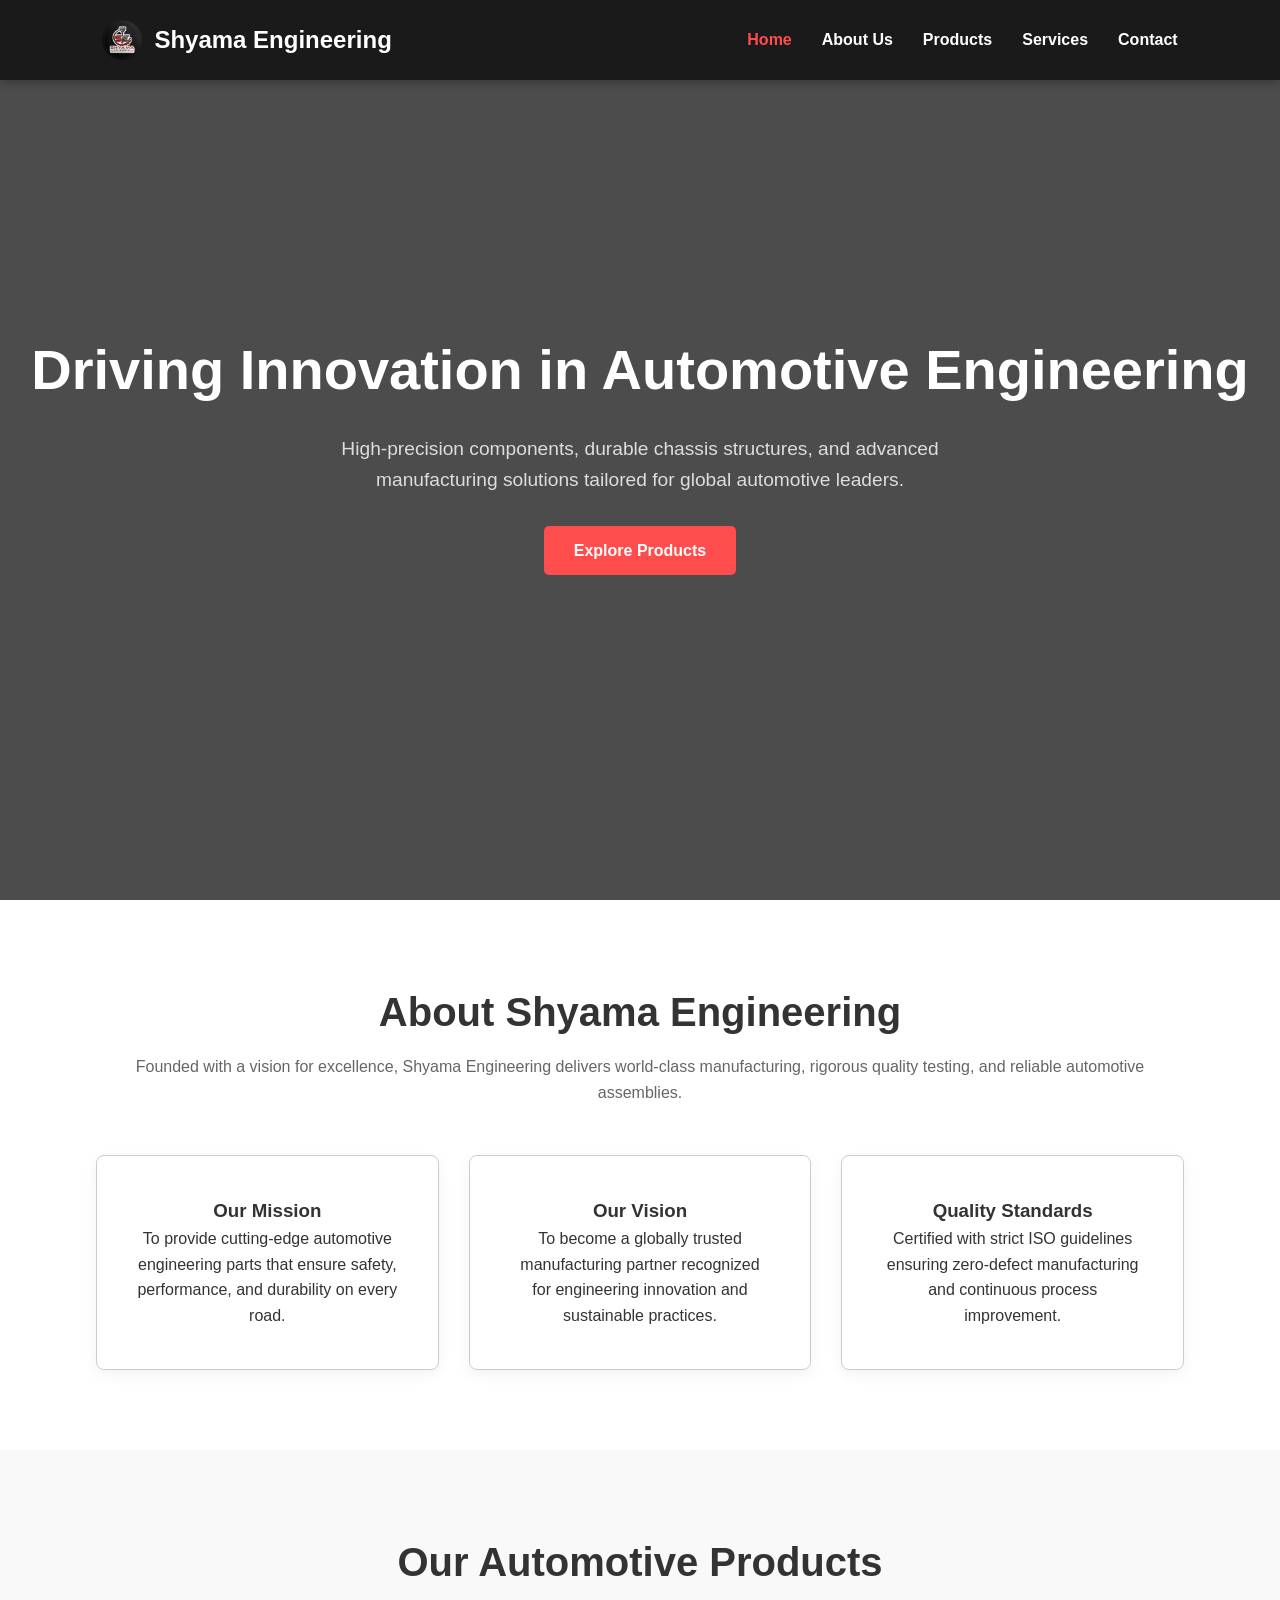
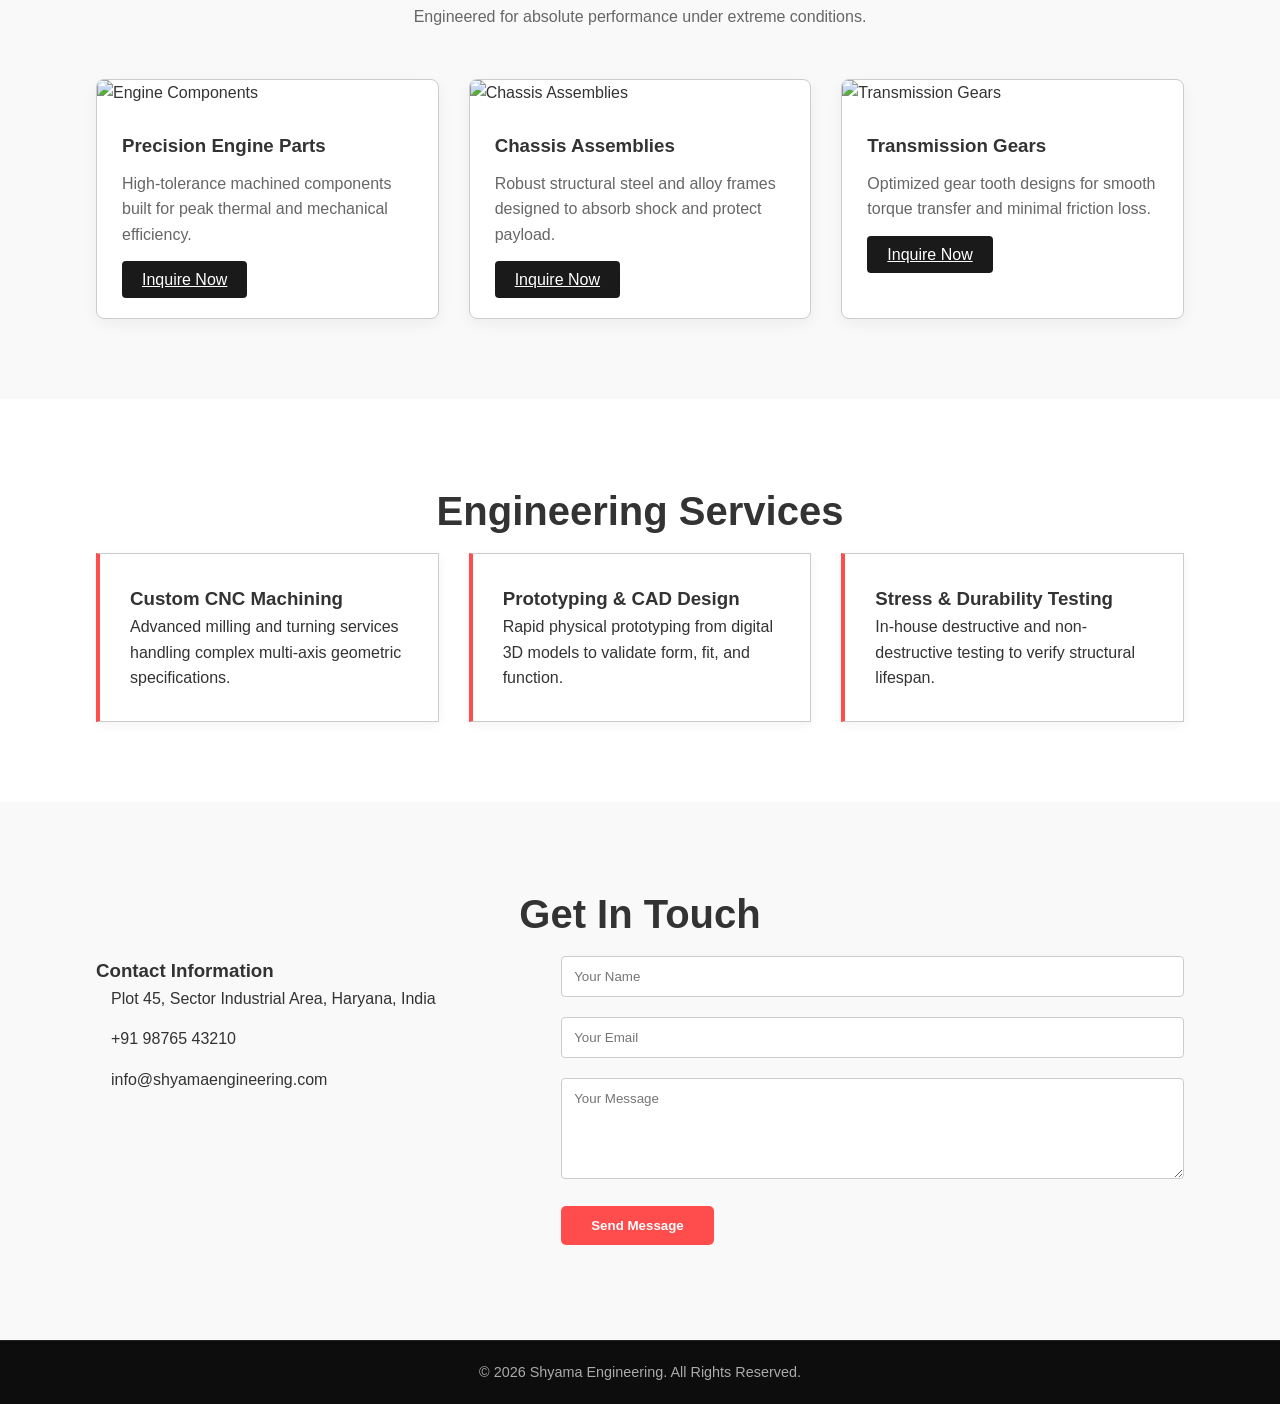
==== company/index.html @ f81b648a "company" ====
<!DOCTYPE html>
<html lang="en">
<head>
    <meta charset="UTF-8">
    <meta name="viewport" content="width=device-width, initial-scale=1.0">
    <title>Shyama Engineering | Automotive & Precision Parts</title>
    <link rel="stylesheet" href="shyama.css">
    <link rel="stylesheet" href="https://cloudflare.com">
</head>
<body>
    <!-- Header & Navigation -->
    <header class="navbar">
        <div class="logo">
            <a href="index.html" class="logo-link">
                <img src="logo3.png" alt="Shyama Engineering Logo" class="nav-logo">
                <h2>Shyama Engineering</h2>
            </a>
        </div>
        <nav>
            <ul class="nav-links">
                <li><a href="shyama.html" class="active">Home</a></li>
                <li><a href="about.html">About Us</a></li>
                <li><a href="products.html">Products</a></li>
                <li><a href="services.html">Services</a></li>
                <li><a href="contact.html">Contact</a></li>
            </ul>
        </nav>
        <div class="menu-toggle" id="mobile-menu">
            <i class="fas fa-bars"></i>
        </div>
    </header>

    <!-- Hero Section -->
    <section id="home" class="hero">
        <div class="hero-content">
            <h1>Driving Innovation in Automotive Engineering</h1>
            <p>High-precision components, durable chassis structures, and advanced manufacturing solutions tailored for global automotive leaders.</p>
            <a href="products.html" class="btn-primary">Explore Products</a>
        </div>
    </section>

    <!-- About Section -->
    <section id="about" class="about section-padding">
        <div class="container">
            <h2 class="section-title">About Shyama Engineering</h2>
            <p class="section-desc">Founded with a vision for excellence, Shyama Engineering delivers world-class manufacturing, rigorous quality testing, and reliable automotive assemblies.</p>
            <div class="about-grid">
                <div class="about-card">
                    <i class="fas fa-bullseye"></i>
                    <h3>Our Mission</h3>
                    <p>To provide cutting-edge automotive engineering parts that ensure safety, performance, and durability on every road.</p>
                </div>
                <div class="about-card">
                    <i class="fas fa-eye"></i>
                    <h3>Our Vision</h3>
                    <p>To become a globally trusted manufacturing partner recognized for engineering innovation and sustainable practices.</p>
                </div>
                <div class="about-card">
                    <i class="fas fa-award"></i>
                    <h3>Quality Standards</h3>
                    <p>Certified with strict ISO guidelines ensuring zero-defect manufacturing and continuous process improvement.</p>
                </div>
            </div>
        </div>
    </section>

    <!-- Products Section -->
    <section id="products" class="products section-padding bg-light">
        <div class="container">
            <h2 class="section-title">Our Automotive Products</h2>
            <p class="section-desc">Engineered for absolute performance under extreme conditions.</p>
            <div class="product-grid">
                <div class="product-card">
                    <img src="https://unsplash.com" alt="Engine Components">
                    <div class="product-info">
                        <h3>Precision Engine Parts</h3>
                        <p>High-tolerance machined components built for peak thermal and mechanical efficiency.</p>
                        <a href="contact.html" class="btn-secondary">Inquire Now</a>
                    </div>
                </div>
                <div class="product-card">
                    <img src="https://unsplash.com" alt="Chassis Assemblies">
                    <div class="product-info">
                        <h3>Chassis Assemblies</h3>
                        <p>Robust structural steel and alloy frames designed to absorb shock and protect payload.</p>
                        <a href="contact.html" class="btn-secondary">Inquire Now</a>
                    </div>
                </div>
                <div class="product-card">
                    <img src="https://unsplash.com" alt="Transmission Gears">
                    <div class="product-info">
                        <h3>Transmission Gears</h3>
                        <p>Optimized gear tooth designs for smooth torque transfer and minimal friction loss.</p>
                        <a href="contact.html" class="btn-secondary">Inquire Now</a>
                    </div>
                </div>
            </div>
        </div>
    </section>

    <!-- Services Section -->
    <section id="services" class="services section-padding">
        <div class="container">
            <h2 class="section-title">Engineering Services</h2>
            <div class="services-grid">
                <div class="service-box">
                    <i class="fas fa-cogs"></i>
                    <h3>Custom CNC Machining</h3>
                    <p>Advanced milling and turning services handling complex multi-axis geometric specifications.</p>
                </div>
                <div class="service-box">
                    <i class="fas fa-drafting-compass"></i>
                    <h3>Prototyping & CAD Design</h3>
                    <p>Rapid physical prototyping from digital 3D models to validate form, fit, and function.</p>
                </div>
                <div class="service-box">
                    <i class="fas fa-shield-alt"></i>
                    <h3>Stress & Durability Testing</h3>
                    <p>In-house destructive and non-destructive testing to verify structural lifespan.</p>
                </div>
            </div>
        </div>
    </section>

    <!-- Contact Section -->
    <section id="contact" class="contact section-padding bg-light">
        <div class="container">
            <h2 class="section-title">Get In Touch</h2>
            <div class="contact-wrapper">
                <div class="contact-info">
                    <h3>Contact Information</h3>
                    <p><i class="fas fa-map-marker-alt"></i> Plot 45, Sector Industrial Area, Haryana, India</p>
                    <p><i class="fas fa-phone"></i> +91 98765 43210</p>
                    <p><i class="fas fa-envelope"></i> info@shyamaengineering.com</p>
                </div>
                <form id="contactForm" class="contact-form" onsubmit="handleFormSubmit(event)">
                    <div class="form-group">
                        <input type="text" id="name" placeholder="Your Name" required>
                    </div>
                    <div class="form-group">
                        <input type="email" id="email" placeholder="Your Email" required>
                    </div>
                    <div class="form-group">
                        <textarea id="message" rows="5" placeholder="Your Message" required></textarea>
                    </div>
                    <button type="submit" class="btn-primary">Send Message</button>
                    <p id="formStatus" class="form-status"></p>
                </form>
            </div>
        </div>
    </section>

    <!-- Modal Popup for Inquiries -->
    <div id="inquiryModal" class="modal">
        <div class="modal-content">
            <span class="close-btn" onclick="closeModal()">&times;</span>
            <h2>Product Inquiry</h2>
            <p id="modalProductName"></p>
            <form onsubmit="handleModalSubmit(event)">
                <input type="text" placeholder="Your Name" required>
                <input type="email" placeholder="Your Email" required>
                <textarea placeholder="Specific Requirements / Quantity" rows="3" required></textarea>
                <button type="submit" class="btn-primary">Submit Inquiry</button>
            </form>
        </div>
    </div>

    <!-- Footer -->
    <footer>
        <p>&copy; 2026 Shyama Engineering. All Rights Reserved.</p>
    </footer>

    <script src="shyama.js"></script>
</body>
</html>
---- company/shyama.css ----
/* --- Core Variables & Reset --- */
/* --- Core Variables & Reset --- */
:root {
    --bg-color: #ffffff;
    --bg-light: #f9f9f9;
    --text-color: #333333;
    --text-light: #666666;
    --navbar-bg: #1a1a1a;
    --card-bg: #ffffff;
    --primary-color: #ff4d4d;
    --primary-hover: #e03b3b;
    --secondary-btn: #1a1a1a;
    --secondary-btn-hover: #333333;
    --border-color: #cccccc;
    --input-bg: #ffffff;
}

/* --- Dark Theme Variables --- */
[data-theme="dark"] {
    --bg-color: #121212;
    --bg-light: #1e1e1e;
    --text-color: #f5f5f5;
    --text-light: #b0b0b0;
    --navbar-bg: #0d0d0d;
    --card-bg: #1e1e1e;
    --secondary-btn: #ff4d4d;
    --secondary-btn-hover: #e03b3b;
    --border-color: #444444;
    --input-bg: #2d2d2d;
}

* { 
    margin: 0; 
    padding: 0; 
    box-sizing: border-box; 
    font-family: 'Segoe UI', Tahoma, Geneva, Verdana, sans-serif; 
    scroll-behavior: smooth; 
    transition: background-color 0.3s ease, color 0.3s ease, border-color 0.3s ease;
}

body { 
    background-color: var(--bg-color); 
    color: var(--text-color); 
    line-height: 1.6; 
}

.bg-light { background-color: var(--bg-light); }
.section-padding { padding: 80px 0; }
.container { width: 85%; max-width: 1200px; margin: auto; }
.section-title { text-align: center; font-size: 2.5rem; margin-bottom: 10px; }
.section-desc { text-align: center; color: var(--text-light); margin-bottom: 50px; }

/* --- Navbar --- */
.navbar { position: fixed; top: 0; left: 0; width: 100%; display: flex; justify-content: space-between; align-items: center; padding: 20px 8%; background: var(--navbar-bg); color: #fff; z-index: 1000; box-shadow: 0 2px 10px rgba(0,0,0,0.3); }
.nav-links { list-style: none; display: flex; gap: 30px; align-items: center; }
.nav-links a { color: #fff; text-decoration: none; font-weight: 600; transition: color 0.3s; }
.nav-links a:hover, .nav-links a.active { color: var(--primary-color); }
.nav-actions { display: flex; align-items: center; gap: 20px; }

/* Theme Button */
.theme-btn { background: none; border: none; color: #fff; font-size: 1.3rem; cursor: pointer; padding: 5px; transition: transform 0.2s ease; }
.theme-btn:hover { transform: scale(1.1); color: var(--primary-color); }
.menu-toggle { display: none; font-size: 1.5rem; cursor: pointer; color: #fff; }

/* --- Hero Section --- */
.hero { height: 100vh; background: linear-gradient(rgba(0,0,0,0.7), rgba(0,0,0,0.7)), url('https://unsplash.com') center/cover no-repeat; display: flex; align-items: center; justify-content: center; text-align: center; color: #fff; padding: 0 20px; }
.hero-content h1 { font-size: 3.5rem; margin-bottom: 20px; }
.hero-content p { font-size: 1.2rem; max-width: 700px; margin: 0 auto 30px; color: #ddd; }
.btn-primary { background: var(--primary-color); color: #fff; padding: 12px 30px; border-radius: 5px; text-decoration: none; font-weight: bold; border: none; cursor: pointer; transition: background 0.3s, transform 0.2s; display: inline-block; }
.btn-primary:hover { background: var(--primary-hover); transform: translateY(-2px); }

/* --- About Section --- */
.about-grid { display: grid; grid-template-columns: repeat(auto-fit, minmax(300px, 1fr)); gap: 30px; }
.about-card { background: var(--card-bg); padding: 40px; text-align: center; border-radius: 8px; box-shadow: 0 5px 15px rgba(0,0,0,0.05); border: 1px solid var(--border-color); }
.about-card:hover { transform: translateY(-5px) !important; }
.about-card i { font-size: 2.5rem; color: var(--primary-color); margin-bottom: 20px; }

/* --- Products Section --- */
.product-grid { display: grid; grid-template-columns: repeat(auto-fit, minmax(320px, 1fr)); gap: 30px; }
.product-card { background: var(--card-bg); border-radius: 8px; overflow: hidden; box-shadow: 0 5px 15px rgba(0,0,0,0.05); border: 1px solid var(--border-color); }
.product-card img { width: 100%; height: 220px; object-fit: cover; }
.product-info { padding: 25px; }
.product-info h3 { margin-bottom: 10px; }
.product-info p { color: var(--text-light); margin-bottom: 20px; }
.btn-secondary { background: var(--secondary-btn); color: #fff; padding: 10px 20px; border: none; border-radius: 4px; cursor: pointer; transition: background 0.3s; }
.btn-secondary:hover { background: var(--secondary-btn-hover); }

/* --- Services Section --- */
.services-grid { display: grid; grid-template-columns: repeat(auto-fit, minmax(300px, 1fr)); gap: 30px; }
.service-box { background: var(--card-bg); padding: 30px; border-left: 4px solid var(--primary-color); box-shadow: 0 3px 10px rgba(0,0,0,0.05); border-top: 1px solid var(--border-color); border-right: 1px solid var(--border-color); border-bottom: 1px solid var(--border-color); }
.service-box i { font-size: 2rem; color: var(--primary-color); margin-bottom: 15px; }

/* --- Contact Section --- */
.contact-wrapper { display: grid; grid-template-columns: 1fr 1.5fr; gap: 50px; }
.contact-info p { margin-bottom: 15px; display: flex; align-items: center; gap: 15px; }
.contact-info i { color: var(--primary-color); }
.contact-form .form-group { margin-bottom: 20px; }
.contact-form input, .contact-form textarea { width: 100%; padding: 12px; border: 1px solid var(--border-color); border-radius: 4px; background-color: var(--input-bg); color: var(--text-color); }
.form-status { margin-top: 15px; color: #2ecc71; font-weight: bold; }

/* --- Modal --- */
.modal { display: none; position: fixed; z-index: 2000; left: 0; top: 0; width: 100%; height: 100%; background: rgba(0,0,0,0.6); align-items: center; justify-content: center; backdrop-filter: blur(3px); }
.modal-content { background: var(--card-bg); color: var(--text-color); padding: 40px; border-radius: 8px; width: 90%; max-width: 500px; position: relative; border: 1px solid var(--border-color); }
.close-btn { position: absolute; right: 20px; top: 15px; font-size: 1.8rem; cursor: pointer; }
.modal-content input, .modal-content textarea { width: 100%; padding: 10px; margin: 10px 0; border: 1px solid var(--border-color); border-radius: 4px; background-color: var(--input-bg); color: var(--text-color); }

/* --- Footer --- */
footer { background: #0d0d0d; color: #aaa; text-align: center; padding: 20px 0; font-size: 0.9rem; border-top: 1px solid #222; }

/* --- Core Scroll Animations (CSS) --- */
.fade-in {
    opacity: 0;
    transform: translateY(20px);
    transition: opacity 0.8s ease-out, transform 0.8s ease-out;
}

.slide-up {
    opacity: 0;
    transform: translateY(40px);
    transition: opacity 0.8s cubic-bezier(0.25, 0.46, 0.45, 0.94), transform 0.8s cubic-bezier(0.25, 0.46, 0.45, 0.94);
}

/* Animation Delays for Grid Elements */
.delay-1 { transition-delay: 0.1s; }
.delay-2 { transition-delay: 0.25s; }
.delay-3 { transition-delay: 0.4s; }

/* Active Class trigger dynamically via JS */
.fade-in.appear, .slide-up.appear {
    opacity: 1;
    transform: translateY(0);
}

/* --- Media Queries --- */
@media(max-width: 768px) {
    .nav-links { display: none; flex-direction: column; position: absolute; top: 75px; left: 0; width: 100%; background: var(--navbar-bg); padding: 20px; text-align: center; box-shadow: 0 5px 10px rgba(0,0,0,0.3); }
    .nav-links.active { display: flex; }
    .menu-toggle { display: block; }
    .contact-wrapper { grid-template-columns: 1fr; }
    .hero-content h1 { font-size: 2.5rem; }
}
.logo-link {
    display: flex;
    align-items: center;
    gap: 12px;
    text-decoration: none;
    color: #fff;
}

.nav-logo{
    height: 40px;
    width: auto;
    border-radius: 50%;
}
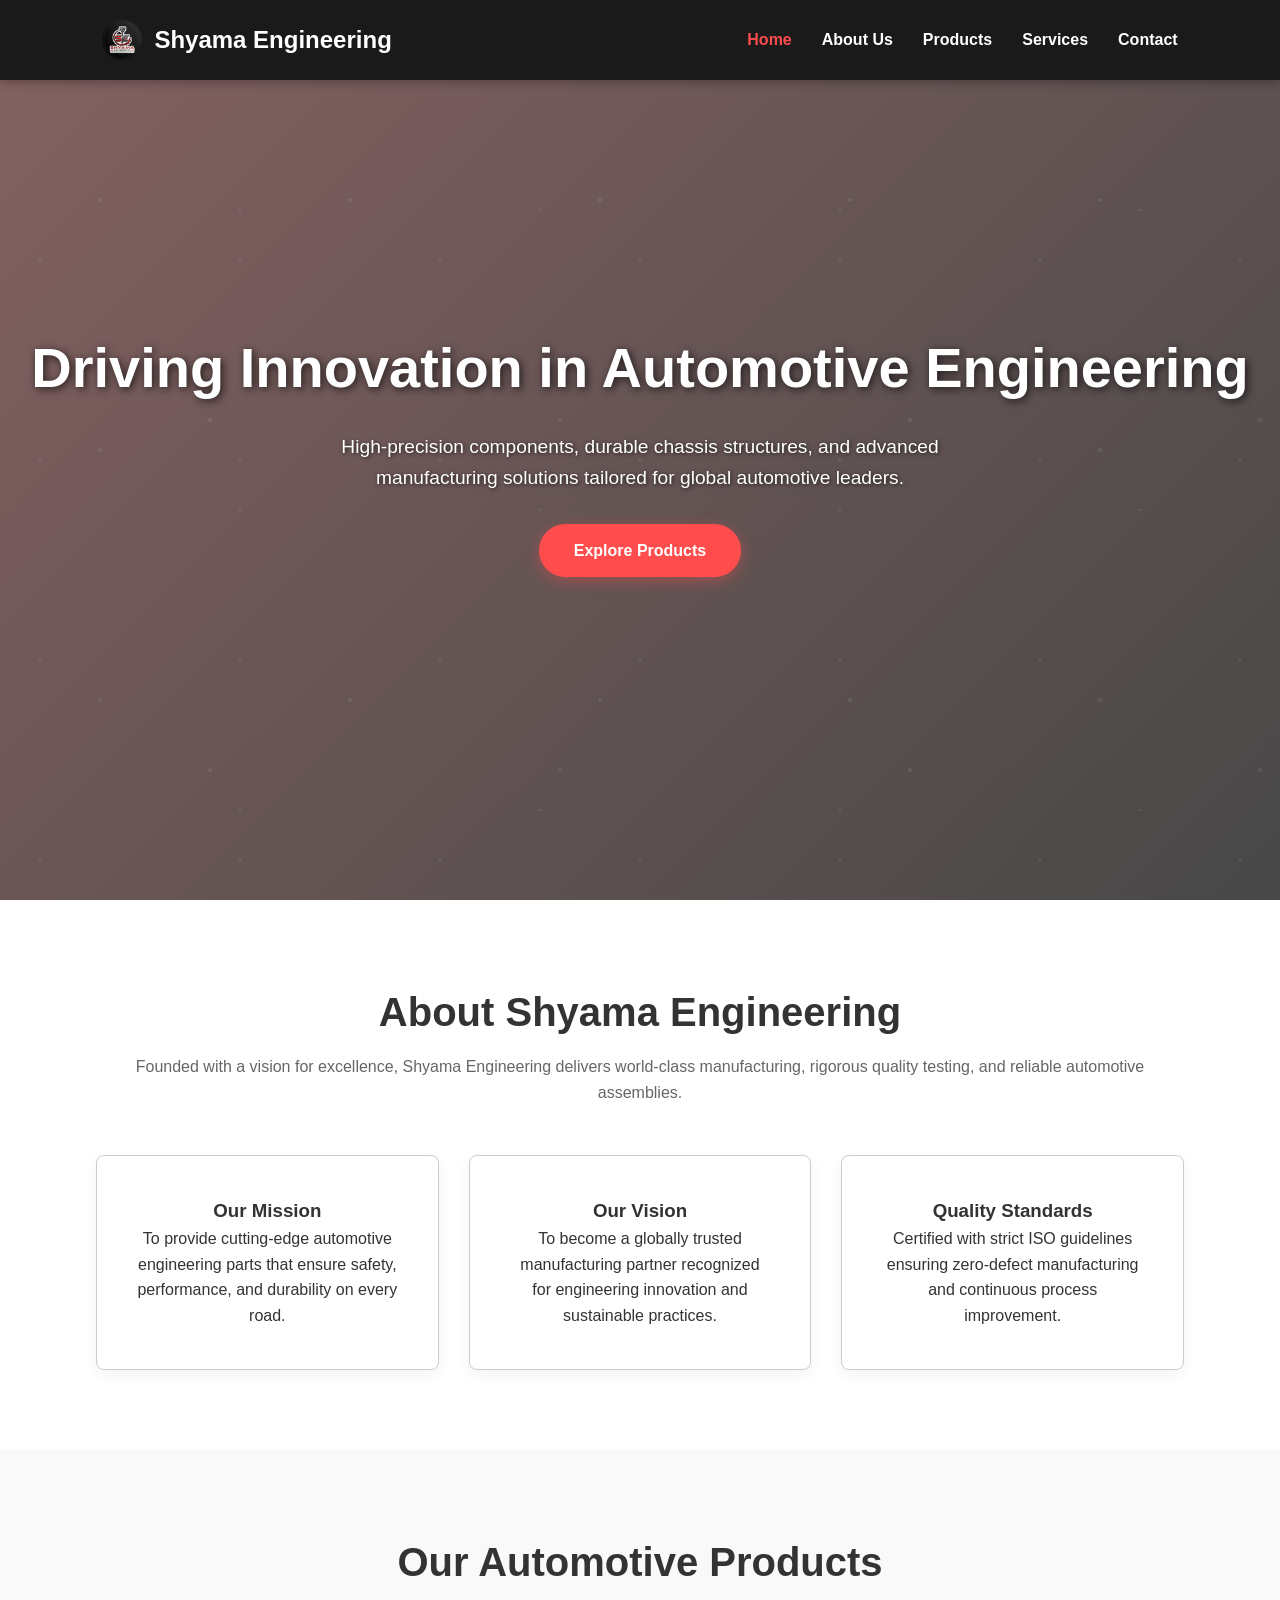
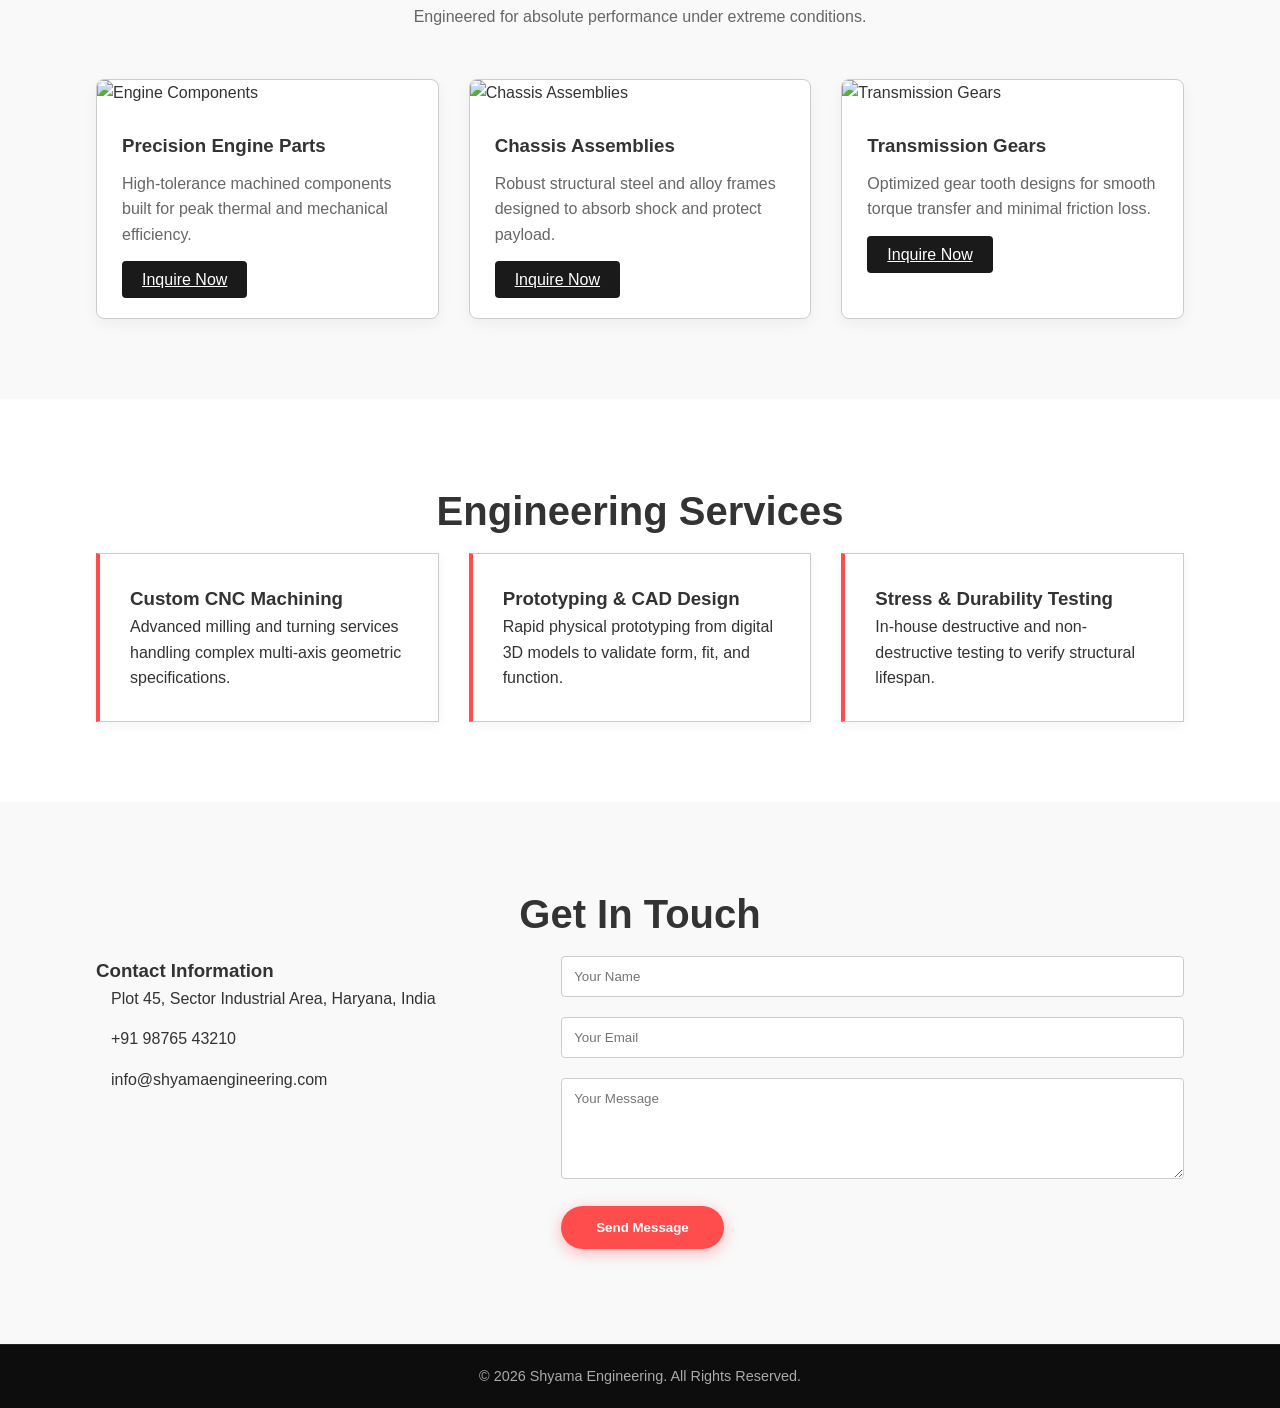
==== commit 26f8760f: "company" ====
--- a/company/index.html
+++ b/company/index.html
@@ -32,6 +32,8 @@
 
     <!-- Hero Section -->
     <section id="home" class="hero">
+        <div class="hero-bg"></div>
+        <div class="hero-overlay"></div>
         <div class="hero-content">
             <h1>Driving Innovation in Automotive Engineering</h1>
             <p>High-precision components, durable chassis structures, and advanced manufacturing solutions tailored for global automotive leaders.</p>
--- a/company/shyama.css
+++ b/company/shyama.css
@@ -63,11 +63,130 @@
 .menu-toggle { display: none; font-size: 1.5rem; cursor: pointer; color: #fff; }
 
 /* --- Hero Section --- */
-.hero { height: 100vh; background: linear-gradient(rgba(0,0,0,0.7), rgba(0,0,0,0.7)), url('https://unsplash.com') center/cover no-repeat; display: flex; align-items: center; justify-content: center; text-align: center; color: #fff; padding: 0 20px; }
-.hero-content h1 { font-size: 3.5rem; margin-bottom: 20px; }
-.hero-content p { font-size: 1.2rem; max-width: 700px; margin: 0 auto 30px; color: #ddd; }
-.btn-primary { background: var(--primary-color); color: #fff; padding: 12px 30px; border-radius: 5px; text-decoration: none; font-weight: bold; border: none; cursor: pointer; transition: background 0.3s, transform 0.2s; display: inline-block; }
-.btn-primary:hover { background: var(--primary-hover); transform: translateY(-2px); }
+.hero { 
+    height: 100vh; 
+    position: relative; 
+    overflow: hidden; 
+    display: flex; 
+    align-items: center; 
+    justify-content: center; 
+    text-align: center; 
+    color: #fff; 
+    padding: 0 20px; 
+}
+
+.hero-bg {
+    position: absolute;
+    top: 0;
+    left: 0;
+    width: 100%;
+    height: 100%;
+    background: linear-gradient(rgba(0,0,0,0.6), rgba(0,0,0,0.6)), url('../animated-bg.jpg') center/cover no-repeat;
+    animation: kenBurns 20s ease-in-out infinite alternate;
+    z-index: -2;
+}
+
+.hero-overlay {
+    position: absolute;
+    top: 0;
+    left: 0;
+    width: 100%;
+    height: 100%;
+    background: linear-gradient(135deg, rgba(255, 77, 77, 0.2), rgba(26, 26, 26, 0.4));
+    animation: pulseOverlay 4s ease-in-out infinite;
+    z-index: -1;
+}
+
+@keyframes kenBurns {
+    0% { transform: scale(1) translateX(0); }
+    100% { transform: scale(1.1) translateX(-2%); }
+}
+
+@keyframes pulseOverlay {
+    0%, 100% { opacity: 0.7; }
+    50% { opacity: 0.9; }
+}
+
+.hero-content { 
+    position: relative; 
+    z-index: 1; 
+    animation: fadeInUp 1.2s ease-out;
+}
+
+.hero-content h1 { 
+    font-size: 3.5rem; 
+    margin-bottom: 20px; 
+    animation: slideInDown 1s ease-out 0.3s both;
+    text-shadow: 2px 2px 8px rgba(0,0,0,0.7);
+}
+
+.hero-content p { 
+    font-size: 1.2rem; 
+    max-width: 700px; 
+    margin: 0 auto 30px; 
+    color: #fff; 
+    animation: slideInUp 1s ease-out 0.6s both;
+    text-shadow: 1px 1px 4px rgba(0,0,0,0.7);
+}
+
+.btn-primary { 
+    background: var(--primary-color); 
+    color: #fff; 
+    padding: 14px 35px; 
+    border-radius: 50px; 
+    text-decoration: none; 
+    font-weight: bold; 
+    border: none; 
+    cursor: pointer; 
+    transition: all 0.3s ease; 
+    display: inline-block;
+    animation: slideInUp 1s ease-out 0.9s both;
+    box-shadow: 0 4px 15px rgba(255, 77, 77, 0.4);
+}
+
+.btn-primary:hover { 
+    background: var(--primary-hover); 
+    transform: translateY(-3px) scale(1.05); 
+    box-shadow: 0 6px 20px rgba(255, 77, 77, 0.6);
+}
+
+@keyframes fadeInUp {
+    from { opacity: 0; transform: translateY(30px); }
+    to { opacity: 1; transform: translateY(0); }
+}
+
+@keyframes slideInDown {
+    from { opacity: 0; transform: translateY(-50px); }
+    to { opacity: 1; transform: translateY(0); }
+}
+
+@keyframes slideInUp {
+    from { opacity: 0; transform: translateY(50px); }
+    to { opacity: 1; transform: translateY(0); }
+}
+
+/* Floating particles animation */
+.hero::before {
+    content: '';
+    position: absolute;
+    top: 0;
+    left: 0;
+    width: 100%;
+    height: 100%;
+    background-image: 
+        radial-gradient(circle at 20% 30%, rgba(255, 255, 255, 0.1) 1px, transparent 1px),
+        radial-gradient(circle at 80% 70%, rgba(255, 255, 255, 0.1) 1px, transparent 1px),
+        radial-gradient(circle at 40% 80%, rgba(255, 255, 255, 0.08) 2px, transparent 2px),
+        radial-gradient(circle at 60% 20%, rgba(255, 255, 255, 0.08) 2px, transparent 2px);
+    background-size: 200px 200px, 300px 300px, 250px 250px, 350px 350px;
+    animation: floatParticles 15s linear infinite;
+    z-index: 0;
+}
+
+@keyframes floatParticles {
+    0% { transform: translateY(0) rotate(0deg); }
+    100% { transform: translateY(-100px) rotate(360deg); }
+}
 
 /* --- About Section --- */
 .about-grid { display: grid; grid-template-columns: repeat(auto-fit, minmax(300px, 1fr)); gap: 30px; }
